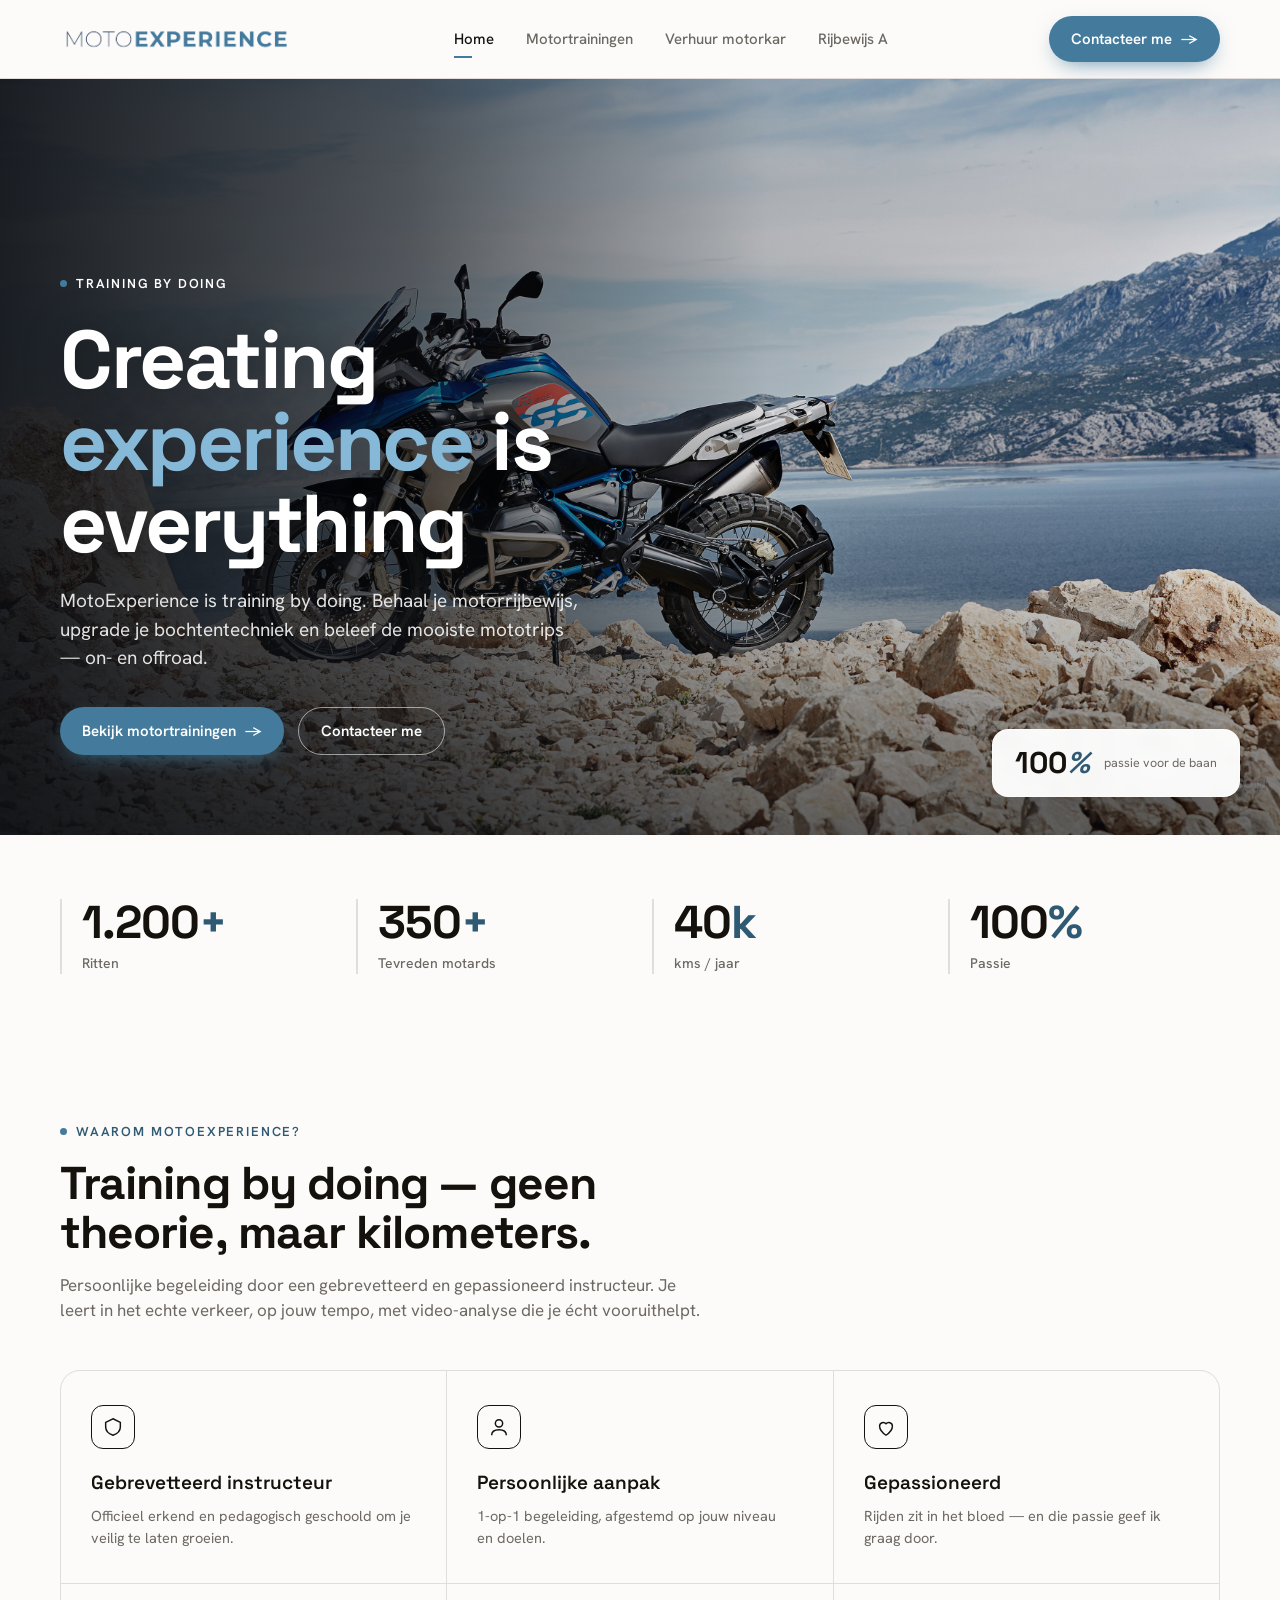
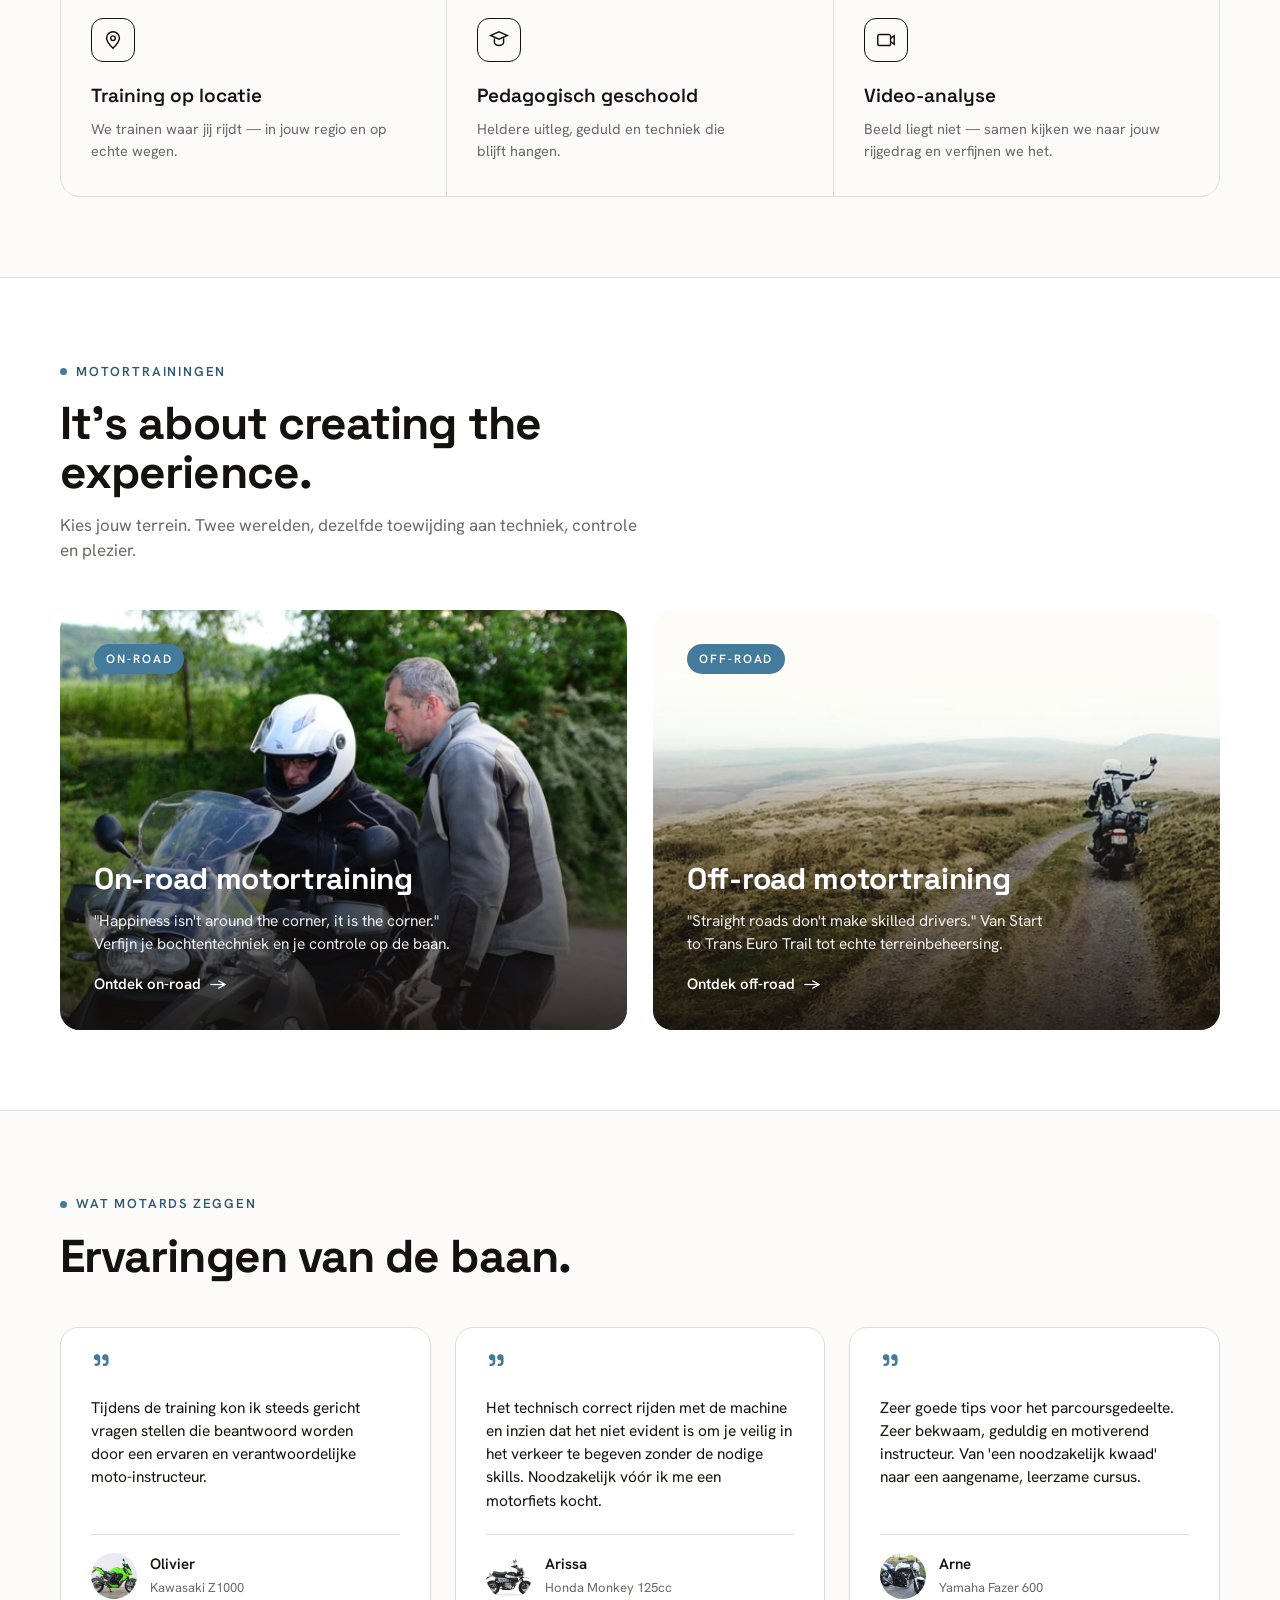
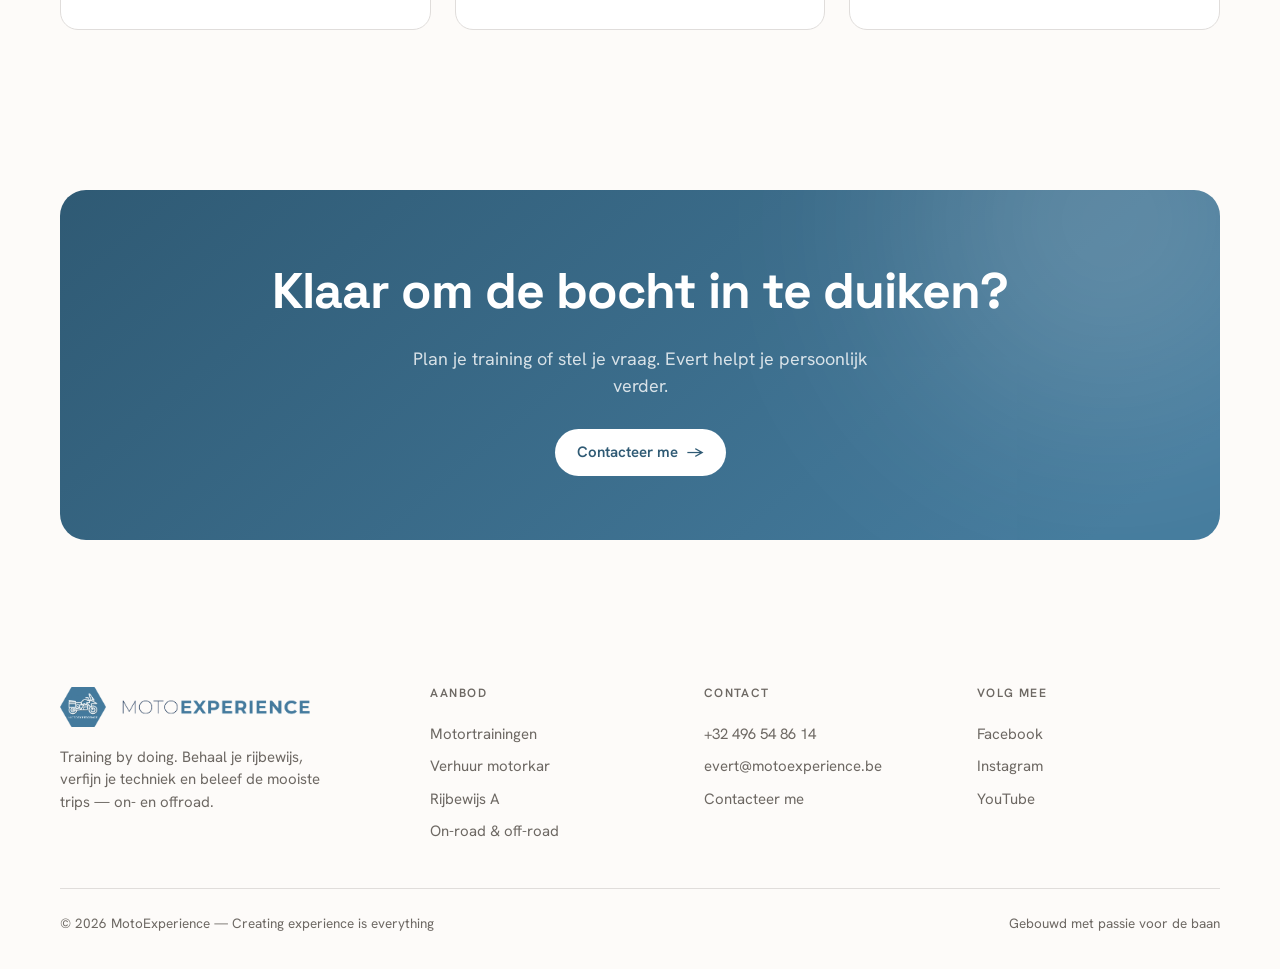
==== index.html @ da6e2cf5 "Initial commit" ====
<!DOCTYPE html>
<html lang="nl">
<head>
<meta charset="UTF-8">
<meta name="viewport" content="width=device-width, initial-scale=1.0">
<title>MotoExperience — Creating experience is everything</title>
<meta name="description" content="MotoExperience biedt motortrainingen on-road en off-road, rijbewijs A opleidingen en motorkar verhuur in België. Training by doing — behaal je rijbewijs, verfijn je techniek en beleef de mooiste trips.">
<meta name="keywords" content="motortraining, rijbewijs A, off-road training, on-road training, motorkar verhuur, motorles België, MotoExperience, Evert Cottyn">
<meta name="author" content="MotoExperience - Evert Cottyn">
<link rel="canonical" href="https://www.motoexperience.be/">
<link rel="icon" type="image/png" href="images/site/logo_schaduw.png">
<link rel="apple-touch-icon" href="images/site/logo_schaduw.png">
<!-- Open Graph / Facebook -->
<meta property="og:type" content="website">
<meta property="og:url" content="https://www.motoexperience.be/">
<meta property="og:title" content="MotoExperience — Creating experience is everything">
<meta property="og:description" content="Motortrainingen on-road en off-road, rijbewijs A opleidingen en motorkar verhuur in België. Training by doing voor iedereen die motor rijden serieus neemt.">
<meta property="og:image" content="https://www.motoexperience.be/images/site/logo_schaduw.png">
<meta property="og:locale" content="nl_BE">
<!-- Twitter -->
<meta property="twitter:card" content="summary_large_image">
<meta property="twitter:url" content="https://www.motoexperience.be/">
<meta property="twitter:title" content="MotoExperience — Creating experience is everything">
<meta property="twitter:description" content="Motortrainingen on-road en off-road, rijbewijs A opleidingen en motorkar verhuur in België. Training by doing voor iedereen die motor rijden serieus neemt.">
<meta property="twitter:image" content="https://www.motoexperience.be/images/site/logo_schaduw.png">
<link rel="preconnect" href="https://fonts.googleapis.com">
<link rel="preconnect" href="https://fonts.gstatic.com" crossorigin>
<link href="https://fonts.googleapis.com/css2?family=Space+Grotesk:wght@400;500;600;700&family=Hanken+Grotesk:wght@400;500;600;700;800&display=swap" rel="stylesheet">
<style>
  :root{
    --accent: #447B9D;
    --accent-deep: #2f5a74;
    --accent-soft: #eaf1f6;
    --ink: oklch(0.18 0.01 60);
    --muted: oklch(0.52 0.01 60);
    --line: oklch(0.9 0.005 60);
    --bg: oklch(0.99 0.004 80);
    --card: #fff;
    --disp: "Space Grotesk", sans-serif;
    --body: "Hanken Grotesk", sans-serif;
  }
  *{margin:0;padding:0;box-sizing:border-box}
  html{scroll-behavior:smooth}
  body{font-family:var(--body);color:var(--ink);background:var(--bg);line-height:1.5;-webkit-font-smoothing:antialiased}
  .wrap{max-width:1240px;margin:0 auto;padding:0 40px}
  a{color:inherit;text-decoration:none}
  img{display:block;max-width:100%}


  /* nav */
  nav{position:sticky;top:0;z-index:50;background:oklch(0.99 0.004 80 / .82);backdrop-filter:blur(14px);border-bottom:1px solid var(--line)}
  nav .wrap{display:flex;align-items:center;justify-content:space-between;height:78px}
  .logo{font-family:var(--disp);font-weight:700;font-size:22px;letter-spacing:-.01em;display:flex;align-items:center;gap:11px}
  .logo .mark{width:34px;height:34px;border-radius:9px;background:var(--accent);display:grid;place-items:center;color:#fff;font-size:17px;font-weight:700;transform:rotate(-8deg)}
  .logo b{font-weight:700}.logo span{color:var(--muted);font-weight:500}
  .navlinks{display:flex;gap:32px;font-weight:500;font-size:15px}
  .navlinks a{white-space:nowrap;position:relative;padding:6px 0;color:var(--muted);transition:color .2s}
  .navlinks a:hover,.navlinks a.active{color:var(--ink)}
  .navlinks a.active::after{content:"";position:absolute;left:0;bottom:-2px;width:18px;height:2px;background:var(--accent)}
  .btn{display:inline-flex;align-items:center;gap:9px;font-weight:600;font-size:15px;padding:12px 22px;border-radius:100px;transition:transform .2s,box-shadow .2s,background .2s;white-space:nowrap;cursor:pointer;border:none}
  .btn-primary{background:var(--accent);color:#fff;box-shadow:0 8px 24px -10px var(--accent)}
  .btn-primary:hover{transform:translateY(-2px);box-shadow:0 14px 30px -10px var(--accent)}
  .btn-ghost{border:1.5px solid var(--line);color:var(--ink);background:none}
  .btn-ghost:hover{border-color:var(--ink)}
  .btn-light{background:var(--accent);color:#fff}
  .btn-light:hover{transform:translateY(-2px)}
  .btn .arr{transition:transform .2s}
  .btn:hover .arr{transform:translateX(4px)}

  /* hero — full-bleed cinematic feature */
  .hero{position:relative;min-height:84vh;display:flex;align-items:flex-end;overflow:hidden;padding:0}
  .hero-bg{position:absolute;inset:0;width:100%;height:100%;object-fit:cover;object-position:62% 50%;z-index:0;transform:scale(1.04);transition:transform 1.4s cubic-bezier(.2,.7,.2,1)}
  .hero:hover .hero-bg{transform:scale(1.08)}
  .hero-scrim{position:absolute;inset:0;z-index:1;background:linear-gradient(90deg,rgba(12,14,18,.9) 0%,rgba(12,14,18,.62) 32%,rgba(12,14,18,.14) 60%,rgba(12,14,18,0) 100%),linear-gradient(0deg,rgba(12,14,18,.6) 0%,rgba(12,14,18,0) 46%)}
  .hero .wrap{position:relative;z-index:2;width:100%;padding-top:120px;padding-bottom:80px}
  .hero-copy{max-width:660px}
  .kicker{display:inline-flex;align-items:center;gap:9px;font-size:13px;font-weight:600;letter-spacing:.14em;text-transform:uppercase;color:var(--accent-deep);margin-bottom:26px}
  .kicker .dot{width:7px;height:7px;border-radius:50%;background:var(--accent)}
  .hero .kicker{color:#fff}
  .hero h1{font-family:var(--disp);font-weight:700;font-size:clamp(48px,6.4vw,88px);line-height:1.0;letter-spacing:-.03em;margin-bottom:22px;color:#fff;text-shadow:0 2px 40px rgba(0,0,0,.4)}
  .hero h1 em{font-style:normal;color:#86b9d8}
  .hero p.lead{font-size:19px;color:rgba(255,255,255,.87);max-width:520px;margin-bottom:34px;text-wrap:pretty}
  .hero-cta{display:flex;gap:14px;flex-wrap:wrap}
  .hero .btn-ghost{border-color:rgba(255,255,255,.55);color:#fff;background:none}
  .hero .btn-ghost:hover{border-color:#fff;background:rgba(255,255,255,.1)}
  /* visible, on-brand empty states for the drop zones */
  .hero-badge{position:absolute;right:40px;bottom:38px;z-index:2;background:rgba(255,255,255,.96);backdrop-filter:blur(6px);-webkit-backdrop-filter:blur(6px);border:1px solid rgba(255,255,255,.5);border-radius:16px;padding:18px 22px;box-shadow:0 26px 54px -22px rgba(0,0,0,.55);display:flex;align-items:center;gap:14px}
  .hero-badge .big{font-family:var(--disp);font-weight:700;font-size:30px;line-height:1}
  .hero-badge .sub{font-size:12.5px;color:var(--muted);max-width:120px;line-height:1.25}

  /* marquee slogans */
  .slogan-strip{border-top:1px solid var(--line);border-bottom:1px solid var(--line);background:var(--ink);color:#fff;overflow:hidden;padding:18px 0}
  .marquee{display:flex;gap:48px;white-space:nowrap;animation:scroll 26s linear infinite;font-family:var(--disp);font-weight:600;font-size:18px;letter-spacing:.01em}
  .marquee span{display:inline-flex;align-items:center;gap:48px;opacity:.92}
  .marquee i{color:var(--accent);font-style:normal}
  @keyframes scroll{to{transform:translateX(-50%)}}

  /* stats */
  .stats{padding:64px 0}
  .stats .wrap{display:grid;grid-template-columns:repeat(4,1fr);gap:24px}
  .stat{border-left:2px solid var(--line);padding-left:20px}
  .stat .num{font-family:var(--disp);font-weight:700;font-size:46px;line-height:1;letter-spacing:-.02em}
  .stat .num i{color:var(--accent-deep);font-style:normal}
  .stat .lab{margin-top:8px;font-size:14px;color:var(--muted);font-weight:500}

  /* section heading */
  .sec{padding:80px 0}
  .sec-head{max-width:640px;margin-bottom:46px}
  .sec-head .kicker{margin-bottom:18px}
  .sec-head h2{font-family:var(--disp);font-weight:700;font-size:clamp(30px,3.6vw,46px);letter-spacing:-.02em;line-height:1.06;margin-bottom:16px}
  .sec-head p{font-size:17px;color:var(--muted);text-wrap:pretty}

  /* trainings */
  .trainings{background:#fff;border-top:1px solid var(--line);border-bottom:1px solid var(--line)}
  .train-grid{display:grid;grid-template-columns:1fr 1fr;gap:26px}
  .train-card{position:relative;border-radius:20px;overflow:hidden;min-height:420px;display:flex;flex-direction:column;justify-content:flex-end;padding:34px;color:#fff;isolation:isolate}
  .train-card img{position:absolute;inset:0;z-index:-2;width:100%;height:100%;border-radius:0;object-fit:cover;display:block}
  .train-card::after{content:"";position:absolute;inset:0;z-index:-1;background:linear-gradient(180deg,transparent 30%,rgba(20,16,12,.85))}
  .train-card .tag{font-size:12px;font-weight:600;letter-spacing:.16em;text-transform:uppercase;background:var(--accent);color:#fff;padding:6px 12px;border-radius:100px;align-self:flex-start;margin-bottom:auto}
  .train-card h3{font-family:var(--disp);font-weight:700;font-size:30px;letter-spacing:-.01em;margin-bottom:8px}
  .train-card p{font-size:15.5px;opacity:.92;max-width:360px;margin-bottom:18px;text-wrap:pretty}
  .train-card .more{display:inline-flex;align-items:center;gap:9px;font-weight:600;font-size:15px}
  .train-card .more .arr{transition:transform .2s}
  .train-card:hover .more .arr{transform:translateX(5px)}

  /* why / usps */
  .usp-grid{display:grid;grid-template-columns:repeat(3,1fr);gap:1px;background:var(--line);border:1px solid var(--line);border-radius:20px;overflow:hidden}
  .usp{background:var(--bg);padding:34px 30px;transition:background .25s}
  .usp:hover{background:var(--accent-soft)}
  .usp .ico{width:44px;height:44px;border-radius:12px;border:1.5px solid var(--ink);display:grid;place-items:center;margin-bottom:20px}
  .usp .ico svg{width:22px;height:22px}
  .usp h4{font-family:var(--disp);font-weight:600;font-size:19px;margin-bottom:8px}
  .usp p{font-size:14.5px;color:var(--muted);text-wrap:pretty}

  /* testimonials */
  .tst-grid{display:grid;grid-template-columns:repeat(3,1fr);gap:24px}
  .tst{background:#fff;border:1px solid var(--line);border-radius:18px;padding:30px;display:flex;flex-direction:column}
  .tst .quote{font-size:48px;font-family:var(--disp);color:var(--accent);line-height:.6;height:24px}
  .tst p{font-size:15.5px;color:var(--ink);margin:14px 0 22px;text-wrap:pretty;flex:1}
  .tst .who{display:flex;align-items:center;gap:13px;border-top:1px solid var(--line);padding-top:18px}
  .tst .who img{width:46px;height:46px;border-radius:50%;flex:none;object-fit:cover;display:block}
  .tst .who b{display:block;font-weight:600;font-size:15px}
  .tst .who span{font-size:13px;color:var(--muted)}

  /* CTA */
  .cta{background:linear-gradient(140deg,var(--accent-deep) 0%,var(--accent) 92%);color:#fff;border-radius:26px;padding:64px;text-align:center;position:relative;overflow:hidden}
  .cta::before{content:"";position:absolute;width:380px;height:380px;border-radius:50%;background:rgba(255,255,255,.4);filter:blur(120px);opacity:.55;top:-160px;right:-80px}
  .cta h2{font-family:var(--disp);font-weight:700;font-size:clamp(30px,4vw,50px);letter-spacing:-.02em;margin-bottom:16px;position:relative}
  .cta p{font-size:18px;opacity:.8;max-width:480px;margin:0 auto 30px;position:relative}
  .cta .btn{position:relative}
  .cta .btn-light{background:#fff;color:var(--accent-deep)}
  .cta .btn-light:hover{background:var(--accent-soft);color:var(--accent-deep)}

  /* footer */
  footer{padding:64px 0 36px}
  .foot-top{display:grid;grid-template-columns:1.4fr 1fr 1fr 1fr;gap:30px;padding-bottom:40px;border-bottom:1px solid var(--line)}
  .foot-top .logo{margin-bottom:16px}
  .foot-col h5{font-size:12px;letter-spacing:.12em;text-transform:uppercase;color:var(--muted);margin-bottom:16px;font-weight:600}
  .foot-col a{display:block;color:var(--muted);font-size:15px;padding:5px 0;transition:color .2s}
  .foot-col a:hover{color:var(--accent-deep)}
  .foot-bot{display:flex;justify-content:space-between;align-items:center;padding-top:24px;font-size:13.5px;color:var(--muted);flex-wrap:wrap;gap:12px}
  .foot-intro{font-size:15px;color:var(--muted);max-width:280px;text-wrap:pretty}
  @media(max-width:900px){
    .hero .wrap,.train-grid,.usp-grid,.tst-grid,.foot-top{grid-template-columns:1fr}
    .stats .wrap{grid-template-columns:1fr 1fr}
    .navlinks{display:none}
    /* hero — mobiele behandeling: foto gecentreerd, leesbare gradient van onderaf */
    .hero{min-height:80vh}
    .hero-bg{object-position:50% 50%}
    .hero-scrim{background:linear-gradient(0deg,rgba(12,14,18,.92) 0%,rgba(12,14,18,.56) 34%,rgba(12,14,18,.16) 60%,rgba(12,14,18,0) 100%)}
    .hero .wrap{padding-top:96px;padding-bottom:52px}
    .hero h1{font-size:clamp(38px,8.4vw,56px);margin-bottom:18px}
    .hero p.lead{font-size:17px;margin-bottom:28px;max-width:460px}
    .hero-badge{display:none}
  }
  @media(max-width:560px){
    .hero{min-height:76vh}
    .hero .wrap{padding-bottom:44px}
    .hero h1{font-size:clamp(33px,9vw,46px)}
    .hero p.lead{font-size:16.5px}
    .hero-cta{gap:10px;width:100%}
    .hero-cta .btn{flex:1 1 100%;justify-content:center}
  }
</style>
<style>
  nav .logo img{height:40px;width:auto;display:block}
  footer .logo img{height:34px;width:auto;display:block}
  footer .logo::before{content:"";width:46px;height:46px;flex:none;background:url("images/site/logo_schaduw.png") center/contain no-repeat}
</style>
</head>
<body>
  <nav>
    <div class="wrap">
      <a href="#" class="logo"><img src="images/site/logov3.png" alt="MotoExperience"></a>
      <div class="navlinks">
        <a href="#" class="active">Home</a>
        <a href="#trainingen">Motortrainingen</a>
        <a href="verhuur-motorkar.html">Verhuur motorkar</a>
        <a href="rijbewijs-a.html">Rijbewijs A</a>
      </div>
      <a href="contact.html" class="btn btn-primary">Contacteer me <span class="arr">→</span></a>
    </div>
  </nav>

  <header class="hero">
    <img class="hero-bg" src="images/site/BMW-R-1200-GS-Rallye-2016-3840x2160-043.jpg" alt="BMW R 1200 GS Rallye in de bocht">
    <div class="hero-scrim"></div>
    <div class="wrap">
      <div class="hero-copy">
        <span class="kicker"><span class="dot"></span>Training by doing</span>
        <h1>Creating <em>experience</em> is everything</h1>
        <p class="lead">MotoExperience is training by doing. Behaal je motorrijbewijs, upgrade je bochtentechniek en beleef de mooiste mototrips — on- en offroad.</p>
        <div class="hero-cta">
          <a href="#trainingen" class="btn btn-primary">Bekijk motortrainingen <span class="arr">→</span></a>
          <a href="contact.html" class="btn btn-ghost">Contacteer me</a>
        </div>
      </div>
    </div>
    <div class="hero-badge">
      <span class="big">100<i style="color:var(--accent-deep)">%</i></span>
      <span class="sub">passie voor de baan</span>
    </div>
  </header>

  <section class="stats">
    <div class="wrap">
      <div class="stat"><div class="num" data-count="1200">0<i>+</i></div><div class="lab">Ritten</div></div>
      <div class="stat"><div class="num" data-count="350">0<i>+</i></div><div class="lab">Tevreden motards</div></div>
      <div class="stat"><div class="num" data-count="40">0<i>k</i></div><div class="lab">kms / jaar</div></div>
      <div class="stat"><div class="num" data-count="100">0<i>%</i></div><div class="lab">Passie</div></div>
    </div>
  </section>

  <section class="sec" id="waarom">
    <div class="wrap">
      <div class="sec-head">
        <span class="kicker"><span class="dot"></span>Waarom MotoExperience?</span>
        <h2>Training by doing — geen theorie, maar kilometers.</h2>
        <p>Persoonlijke begeleiding door een gebrevetteerd en gepassioneerd instructeur. Je leert in het echte verkeer, op jouw tempo, met video-analyse die je écht vooruithelpt.</p>
      </div>
      <div class="usp-grid">
        <div class="usp"><div class="ico"><svg viewBox="0 0 24 24" fill="none" stroke="currentColor" stroke-width="1.6"><path d="M12 3l8 4v5c0 5-3.5 7.5-8 9-4.5-1.5-8-4-8-9V7z"/></svg></div><h4>Gebrevetteerd instructeur</h4><p>Officieel erkend en pedagogisch geschoold om je veilig te laten groeien.</p></div>
        <div class="usp"><div class="ico"><svg viewBox="0 0 24 24" fill="none" stroke="currentColor" stroke-width="1.6"><circle cx="12" cy="8" r="4"/><path d="M4 21c0-4 3.6-6 8-6s8 2 8 6"/></svg></div><h4>Persoonlijke aanpak</h4><p>1-op-1 begeleiding, afgestemd op jouw niveau en doelen.</p></div>
        <div class="usp"><div class="ico"><svg viewBox="0 0 24 24" fill="none" stroke="currentColor" stroke-width="1.6"><path d="M12 21s-7-4.5-7-10a4 4 0 017-2.6A4 4 0 0119 11c0 5.5-7 10-7 10z"/></svg></div><h4>Gepassioneerd</h4><p>Rijden zit in het bloed — en die passie geef ik graag door.</p></div>
        <div class="usp"><div class="ico"><svg viewBox="0 0 24 24" fill="none" stroke="currentColor" stroke-width="1.6"><path d="M12 21c4-4 7-7.5 7-11a7 7 0 10-14 0c0 3.5 3 7 7 11z"/><circle cx="12" cy="10" r="2.5"/></svg></div><h4>Training op locatie</h4><p>We trainen waar jij rijdt — in jouw regio en op echte wegen.</p></div>
        <div class="usp"><div class="ico"><svg viewBox="0 0 24 24" fill="none" stroke="currentColor" stroke-width="1.6"><path d="M3 7l9-4 9 4-9 4-9-4z"/><path d="M7 10v5c0 1.5 2.5 3 5 3s5-1.5 5-3v-5"/></svg></div><h4>Pedagogisch geschoold</h4><p>Heldere uitleg, geduld en techniek die blijft hangen.</p></div>
        <div class="usp"><div class="ico"><svg viewBox="0 0 24 24" fill="none" stroke="currentColor" stroke-width="1.6"><rect x="3" y="6" width="14" height="12" rx="2"/><path d="M17 10l4-2.5v9L17 14"/></svg></div><h4>Video-analyse</h4><p>Beeld liegt niet — samen kijken we naar jouw rijgedrag en verfijnen we het.</p></div>
      </div>
    </div>
  </section>

  <section class="sec trainings" id="trainingen">
    <div class="wrap">
      <div class="sec-head">
        <span class="kicker"><span class="dot"></span>Motortrainingen</span>
        <h2>It's about creating the experience.</h2>
        <p>Kies jouw terrein. Twee werelden, dezelfde toewijding aan techniek, controle en plezier.</p>
      </div>
      <div class="train-grid">
        <a href="on-road.html" class="train-card">
          <img src="images/site/persoonlijkeTrainingw3.jpg" alt="">
          <span class="tag">On-road</span>
          <h3>On-road motortraining</h3>
          <p>"Happiness isn't around the corner, it is the corner." Verfijn je bochtentechniek en je controle op de baan.</p>
          <span class="more">Ontdek on-road <span class="arr">→</span></span>
        </a>
        <a href="off-road.html" class="train-card">
          <img src="images/site/starttotet-1.jpg" alt="">
          <span class="tag">Off-road</span>
          <h3>Off-road motortraining</h3>
          <p>"Straight roads don't make skilled drivers." Van Start to Trans Euro Trail tot echte terreinbeheersing.</p>
          <span class="more">Ontdek off-road <span class="arr">→</span></span>
        </a>
      </div>
    </div>
  </section>

  <section class="sec" id="reviews">
    <div class="wrap">
      <div class="sec-head">
        <span class="kicker"><span class="dot"></span>Wat motards zeggen</span>
        <h2>Ervaringen van de baan.</h2>
      </div>
      <div class="tst-grid">
        <div class="tst">
          <div class="quote">"</div>
          <p>Tijdens de training kon ik steeds gericht vragen stellen die beantwoord worden door een ervaren en verantwoordelijke moto-instructeur.</p>
          <div class="who"><img src="images/testimonials/Kawasaki-Z1000-thegem-person-160.jpg" alt=""><div><b>Olivier</b><span>Kawasaki Z1000</span></div></div>
        </div>
        <div class="tst">
          <div class="quote">"</div>
          <p>Het technisch correct rijden met de machine en inzien dat het niet evident is om je veilig in het verkeer te begeven zonder de nodige skills. Noodzakelijk vóór ik me een motorfiets kocht.</p>
          <div class="who"><img src="images/testimonials/honda-thegem-person-160.png" alt=""><div><b>Arissa</b><span>Honda Monkey 125cc</span></div></div>
        </div>
        <div class="tst">
          <div class="quote">"</div>
          <p>Zeer goede tips voor het parcoursgedeelte. Zeer bekwaam, geduldig en motiverend instructeur. Van 'een noodzakelijk kwaad' naar een aangename, leerzame cursus.</p>
          <div class="who"><img src="images/testimonials/Yamaha-Fazer-600-thegem-person-160.jpg" alt=""><div><b>Arne</b><span>Yamaha Fazer 600</span></div></div>
        </div>
      </div>
    </div>
  </section>

  <section class="sec" id="contact">
    <div class="wrap">
      <div class="cta">
        <h2>Klaar om de bocht in te duiken?</h2>
        <p>Plan je training of stel je vraag. Evert helpt je persoonlijk verder.</p>
        <a href="contact.html" class="btn btn-light">Contacteer me <span class="arr">→</span></a>
      </div>
    </div>
  </section>

  <footer>
    <div class="wrap">
      <div class="foot-top">
        <div>
          <a href="#" class="logo"><img src="images/site/logov3.png" alt="MotoExperience"></a>
          <p class="foot-intro">Training by doing. Behaal je rijbewijs, verfijn je techniek en beleef de mooiste trips — on- en offroad.</p>
        </div>
        <div class="foot-col"><h5>Aanbod</h5><a href="#trainingen">Motortrainingen</a><a href="verhuur-motorkar.html">Verhuur motorkar</a><a href="rijbewijs-a.html">Rijbewijs A</a><a href="#trainingen">On-road &amp; off-road</a></div>
        <div class="foot-col"><h5>Contact</h5><a href="tel:+32496548614">+32 496 54 86 14</a><a href="mailto:evert@motoexperience.be">evert@motoexperience.be</a><a href="contact.html">Contacteer me</a></div>
        <div class="foot-col"><h5>Volg mee</h5><a href="https://www.facebook.com/MotoExperience.be" target="_blank" rel="noopener">Facebook</a><a href="https://www.instagram.com/evert_cottyn" target="_blank" rel="noopener">Instagram</a><a href="https://www.youtube.com/channel/UCpGGufGZKiUZWA8yBZ8b8MA" target="_blank" rel="noopener">YouTube</a></div>
      </div>
      <div class="foot-bot">
        <span>© 2026 MotoExperience — Creating experience is everything</span>
        <span>Gebouwd met passie voor de baan</span>
      </div>
    </div>
  </footer>

  <script>
    // count-up stats on scroll
    const nums = document.querySelectorAll('.num[data-count]');
    const fmt = n => n>=1000 ? Math.round(n).toLocaleString('nl-BE') : Math.round(n);
    const io = new IntersectionObserver((entries)=>{
      entries.forEach(e=>{
        if(!e.isIntersecting) return;
        const el = e.target, target = +el.dataset.count, suffix = el.querySelector('i').textContent;
        let start = null;
        const dur = 1400;
        const step = (t)=>{
          if(!start) start = t;
          const p = Math.min((t-start)/dur, 1);
          const eased = 1-Math.pow(1-p,3);
          el.innerHTML = fmt(target*eased)+'<i>'+suffix+'</i>';
          if(p<1) requestAnimationFrame(step);
        };
        requestAnimationFrame(step);
        io.unobserve(el);
      });
    },{threshold:.5});
    nums.forEach(n=>io.observe(n));
  </script>
</body>
</html>
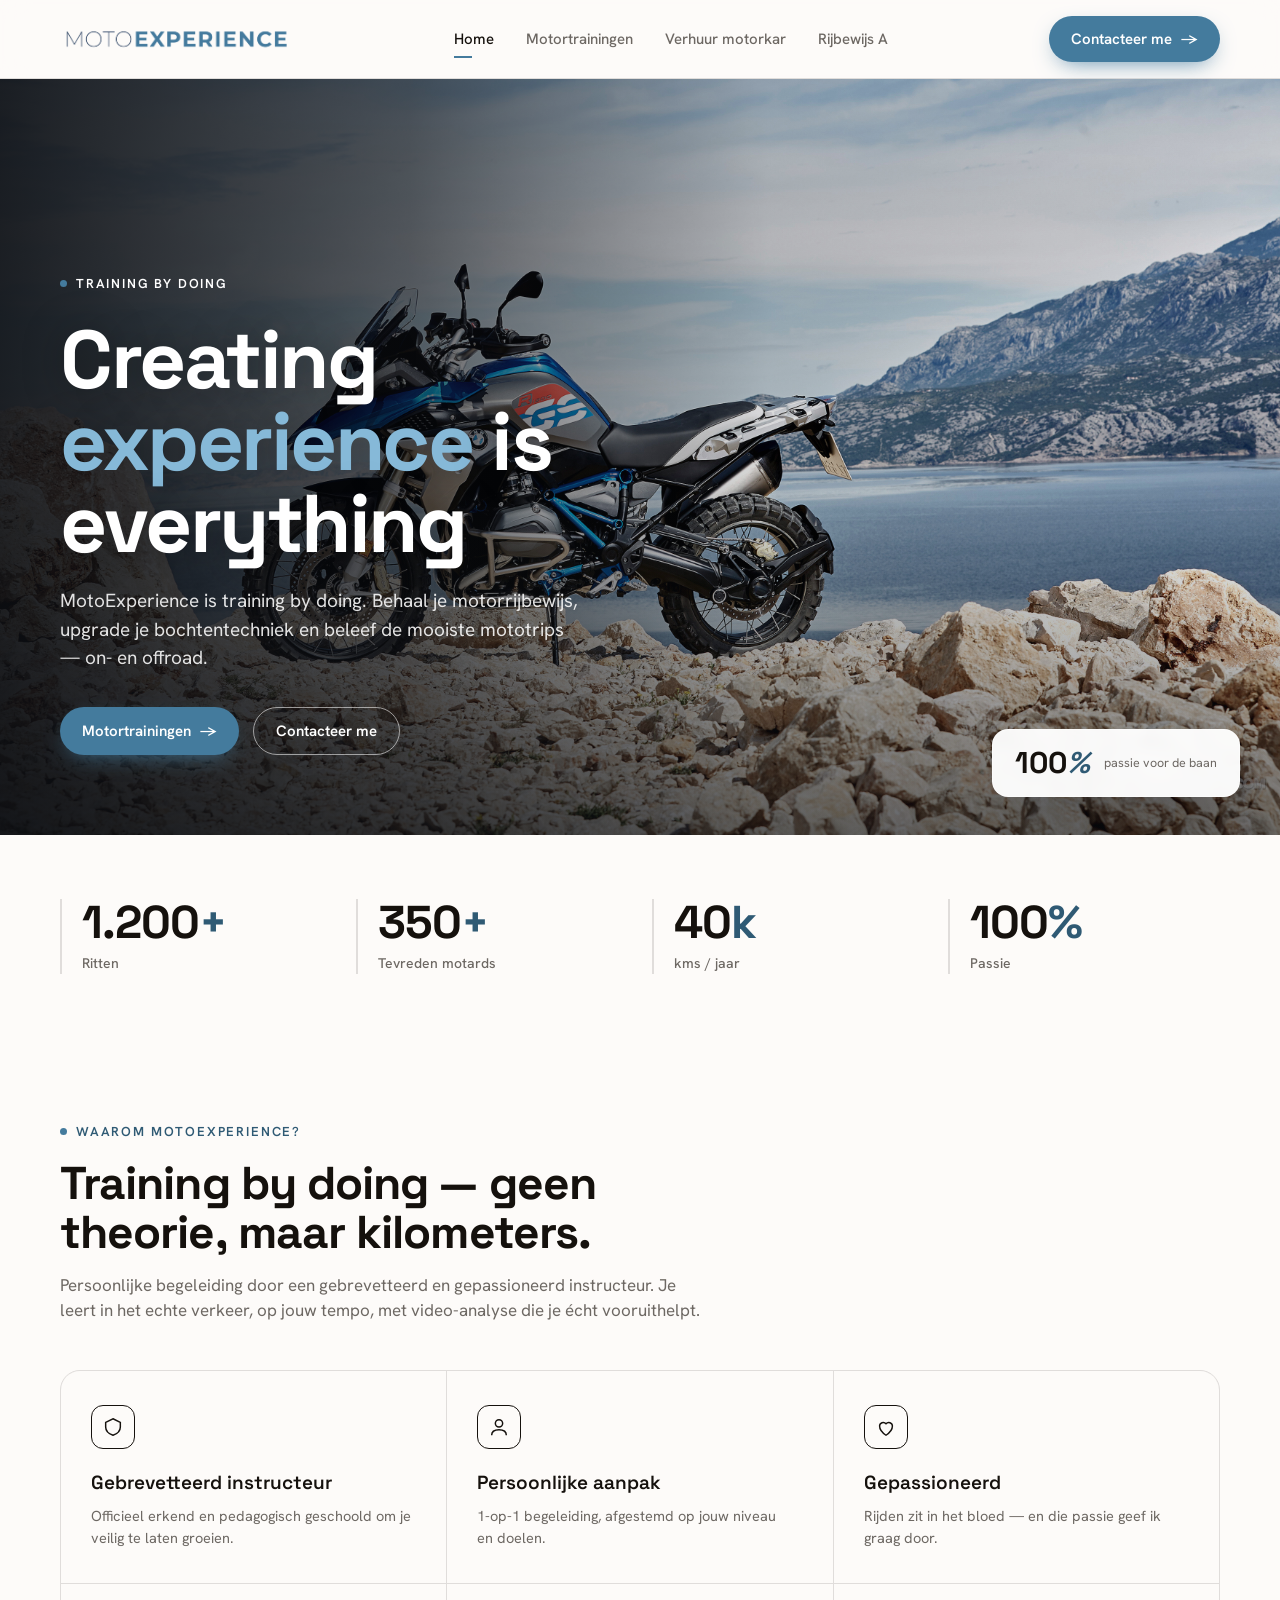
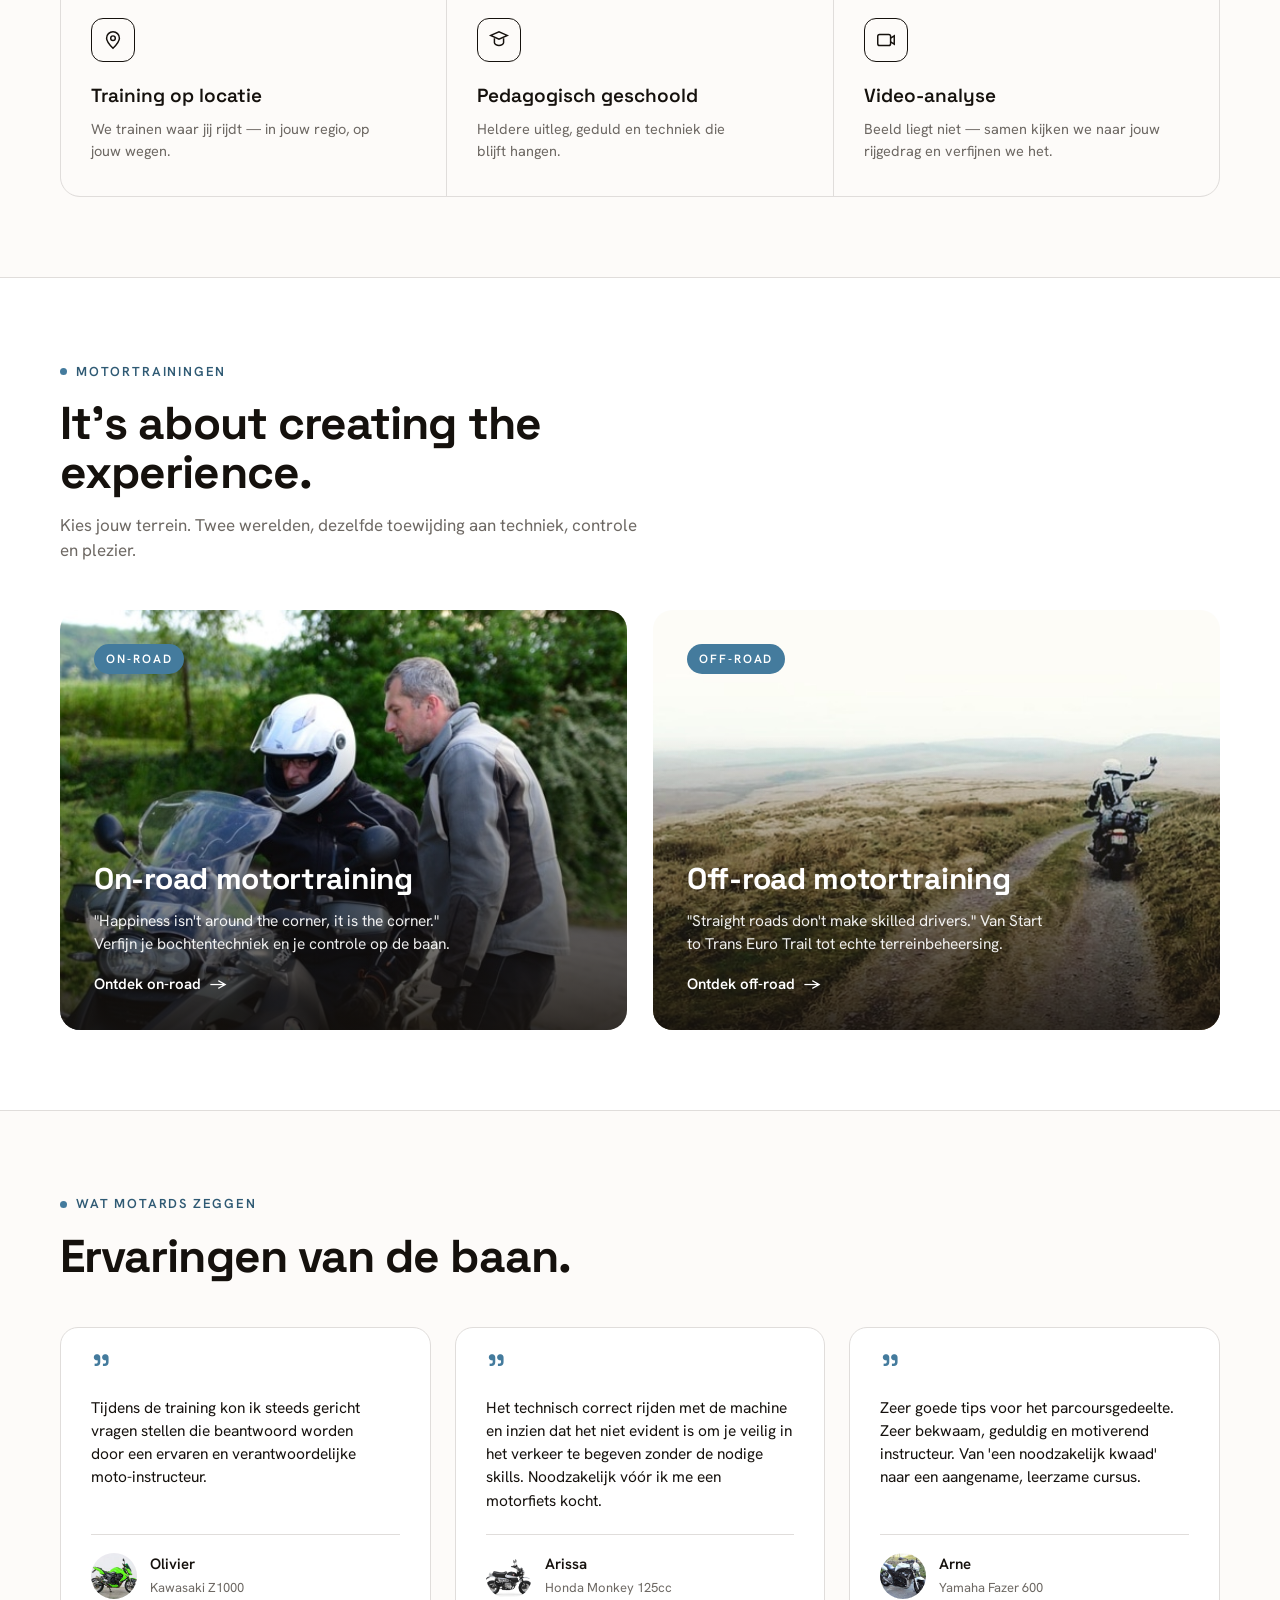
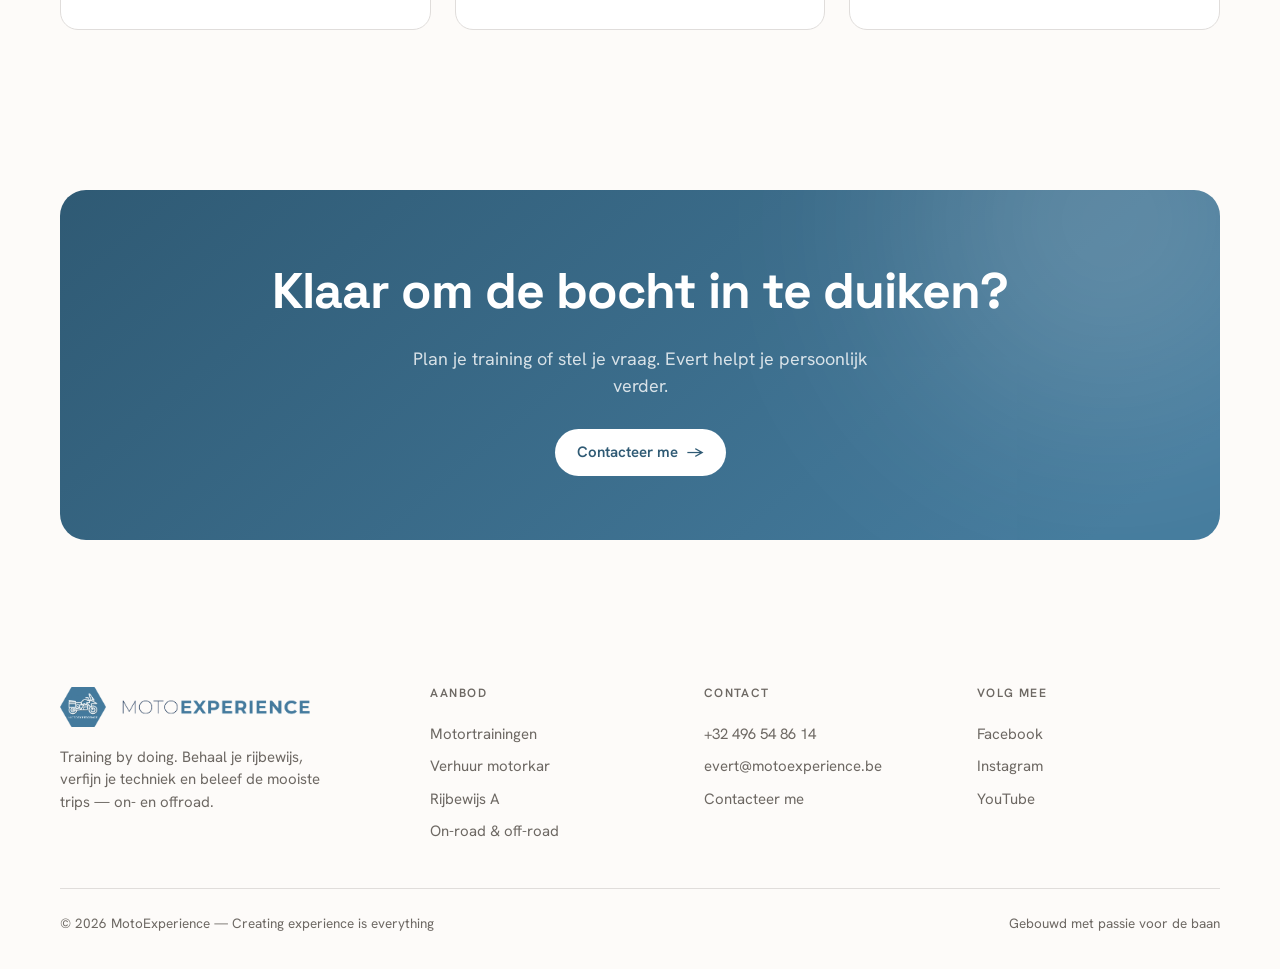
==== commit 0b1909d5: "contactformulier" ====
--- a/index.html
+++ b/index.html
@@ -198,7 +198,7 @@
         <a href="verhuur-motorkar.html">Verhuur motorkar</a>
         <a href="rijbewijs-a.html">Rijbewijs A</a>
       </div>
-      <a href="contact.html" class="btn btn-primary">Contacteer me <span class="arr">→</span></a>
+      <a href="contact.html#formulier" class="btn btn-primary">Contacteer me <span class="arr">→</span></a>
     </div>
   </nav>
 
@@ -211,8 +211,8 @@
         <h1>Creating <em>experience</em> is everything</h1>
         <p class="lead">MotoExperience is training by doing. Behaal je motorrijbewijs, upgrade je bochtentechniek en beleef de mooiste mototrips — on- en offroad.</p>
         <div class="hero-cta">
-          <a href="#trainingen" class="btn btn-primary">Bekijk motortrainingen <span class="arr">→</span></a>
-          <a href="contact.html" class="btn btn-ghost">Contacteer me</a>
+          <a href="#trainingen" class="btn btn-primary">Motortrainingen <span class="arr">→</span></a>
+          <a href="contact.html#formulier" class="btn btn-ghost">Contacteer me</a>
         </div>
       </div>
     </div>
@@ -242,7 +242,7 @@
         <div class="usp"><div class="ico"><svg viewBox="0 0 24 24" fill="none" stroke="currentColor" stroke-width="1.6"><path d="M12 3l8 4v5c0 5-3.5 7.5-8 9-4.5-1.5-8-4-8-9V7z"/></svg></div><h4>Gebrevetteerd instructeur</h4><p>Officieel erkend en pedagogisch geschoold om je veilig te laten groeien.</p></div>
         <div class="usp"><div class="ico"><svg viewBox="0 0 24 24" fill="none" stroke="currentColor" stroke-width="1.6"><circle cx="12" cy="8" r="4"/><path d="M4 21c0-4 3.6-6 8-6s8 2 8 6"/></svg></div><h4>Persoonlijke aanpak</h4><p>1-op-1 begeleiding, afgestemd op jouw niveau en doelen.</p></div>
         <div class="usp"><div class="ico"><svg viewBox="0 0 24 24" fill="none" stroke="currentColor" stroke-width="1.6"><path d="M12 21s-7-4.5-7-10a4 4 0 017-2.6A4 4 0 0119 11c0 5.5-7 10-7 10z"/></svg></div><h4>Gepassioneerd</h4><p>Rijden zit in het bloed — en die passie geef ik graag door.</p></div>
-        <div class="usp"><div class="ico"><svg viewBox="0 0 24 24" fill="none" stroke="currentColor" stroke-width="1.6"><path d="M12 21c4-4 7-7.5 7-11a7 7 0 10-14 0c0 3.5 3 7 7 11z"/><circle cx="12" cy="10" r="2.5"/></svg></div><h4>Training op locatie</h4><p>We trainen waar jij rijdt — in jouw regio en op echte wegen.</p></div>
+        <div class="usp"><div class="ico"><svg viewBox="0 0 24 24" fill="none" stroke="currentColor" stroke-width="1.6"><path d="M12 21c4-4 7-7.5 7-11a7 7 0 10-14 0c0 3.5 3 7 7 11z"/><circle cx="12" cy="10" r="2.5"/></svg></div><h4>Training op locatie</h4><p>We trainen waar jij rijdt — in jouw regio, op jouw wegen.</p></div>
         <div class="usp"><div class="ico"><svg viewBox="0 0 24 24" fill="none" stroke="currentColor" stroke-width="1.6"><path d="M3 7l9-4 9 4-9 4-9-4z"/><path d="M7 10v5c0 1.5 2.5 3 5 3s5-1.5 5-3v-5"/></svg></div><h4>Pedagogisch geschoold</h4><p>Heldere uitleg, geduld en techniek die blijft hangen.</p></div>
         <div class="usp"><div class="ico"><svg viewBox="0 0 24 24" fill="none" stroke="currentColor" stroke-width="1.6"><rect x="3" y="6" width="14" height="12" rx="2"/><path d="M17 10l4-2.5v9L17 14"/></svg></div><h4>Video-analyse</h4><p>Beeld liegt niet — samen kijken we naar jouw rijgedrag en verfijnen we het.</p></div>
       </div>
@@ -306,7 +306,7 @@
       <div class="cta">
         <h2>Klaar om de bocht in te duiken?</h2>
         <p>Plan je training of stel je vraag. Evert helpt je persoonlijk verder.</p>
-        <a href="contact.html" class="btn btn-light">Contacteer me <span class="arr">→</span></a>
+        <a href="contact.html#formulier" class="btn btn-light">Contacteer me <span class="arr">→</span></a>
       </div>
     </div>
   </section>
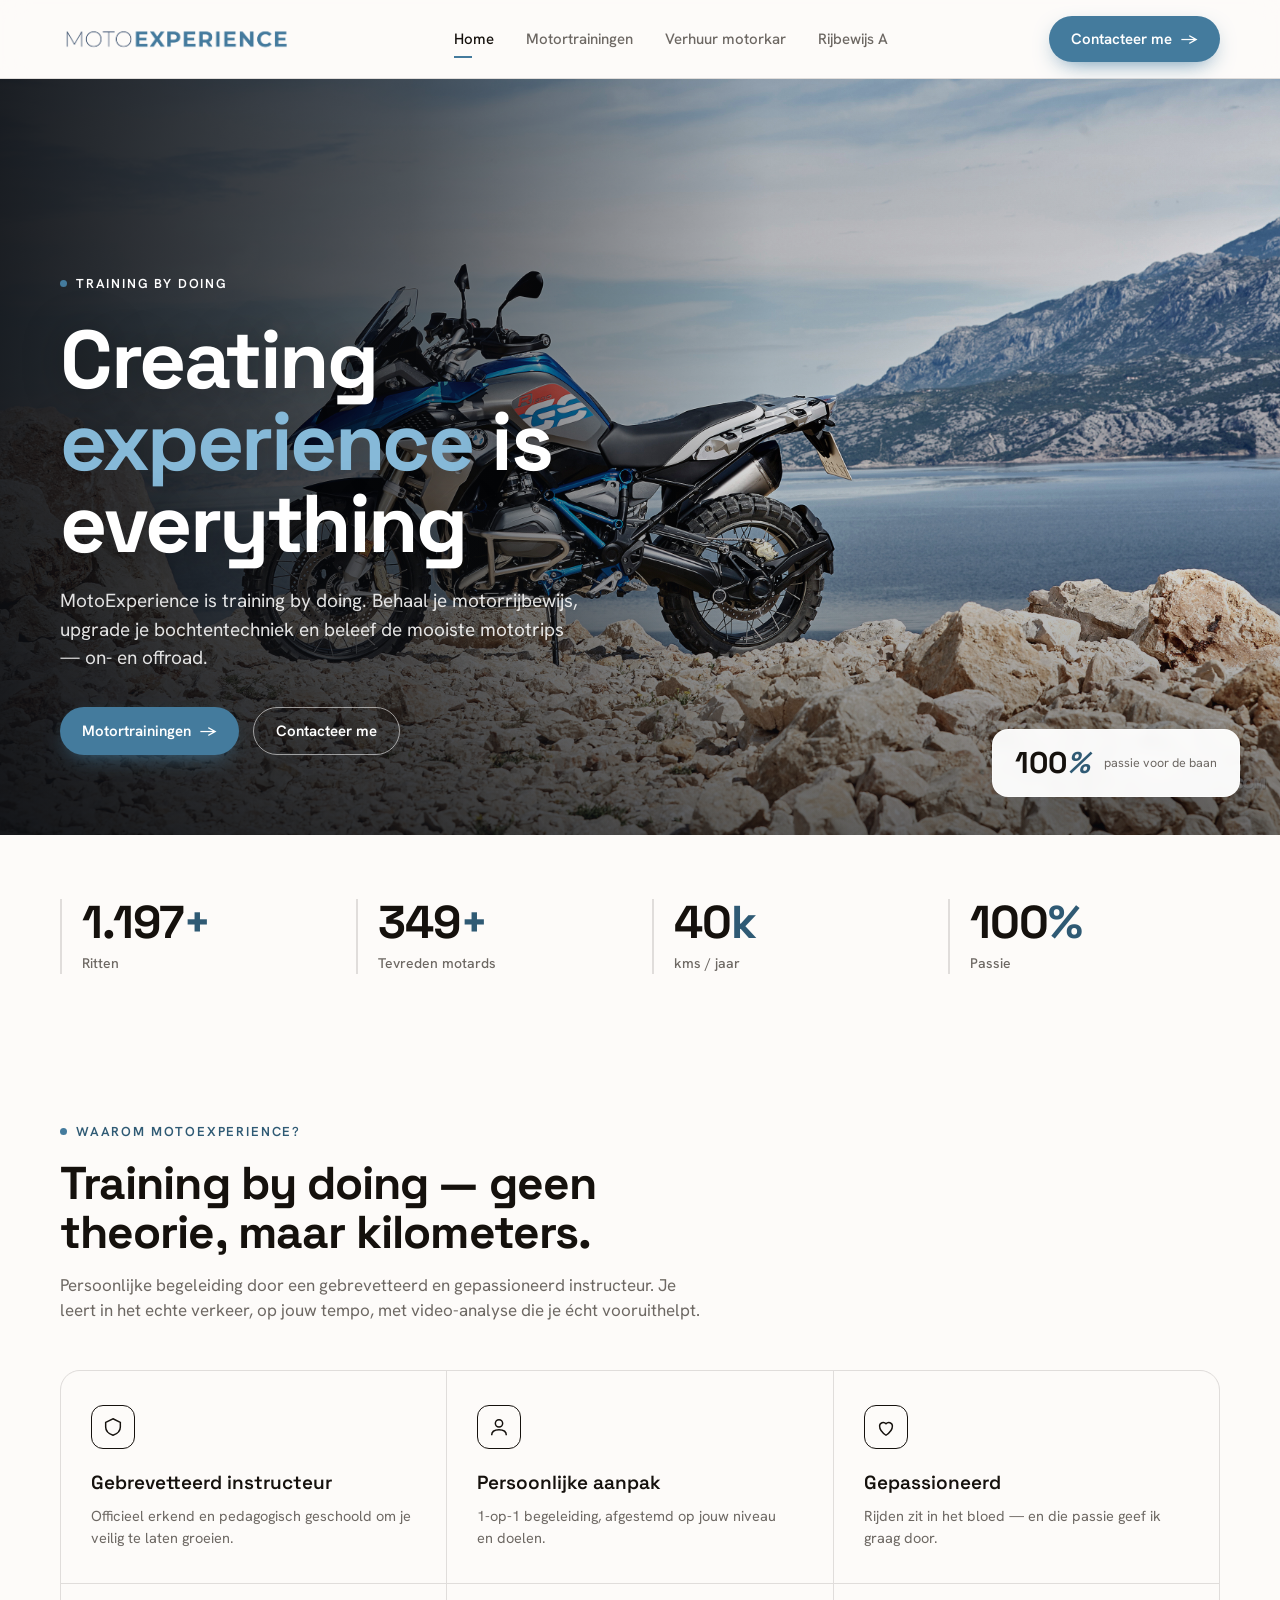
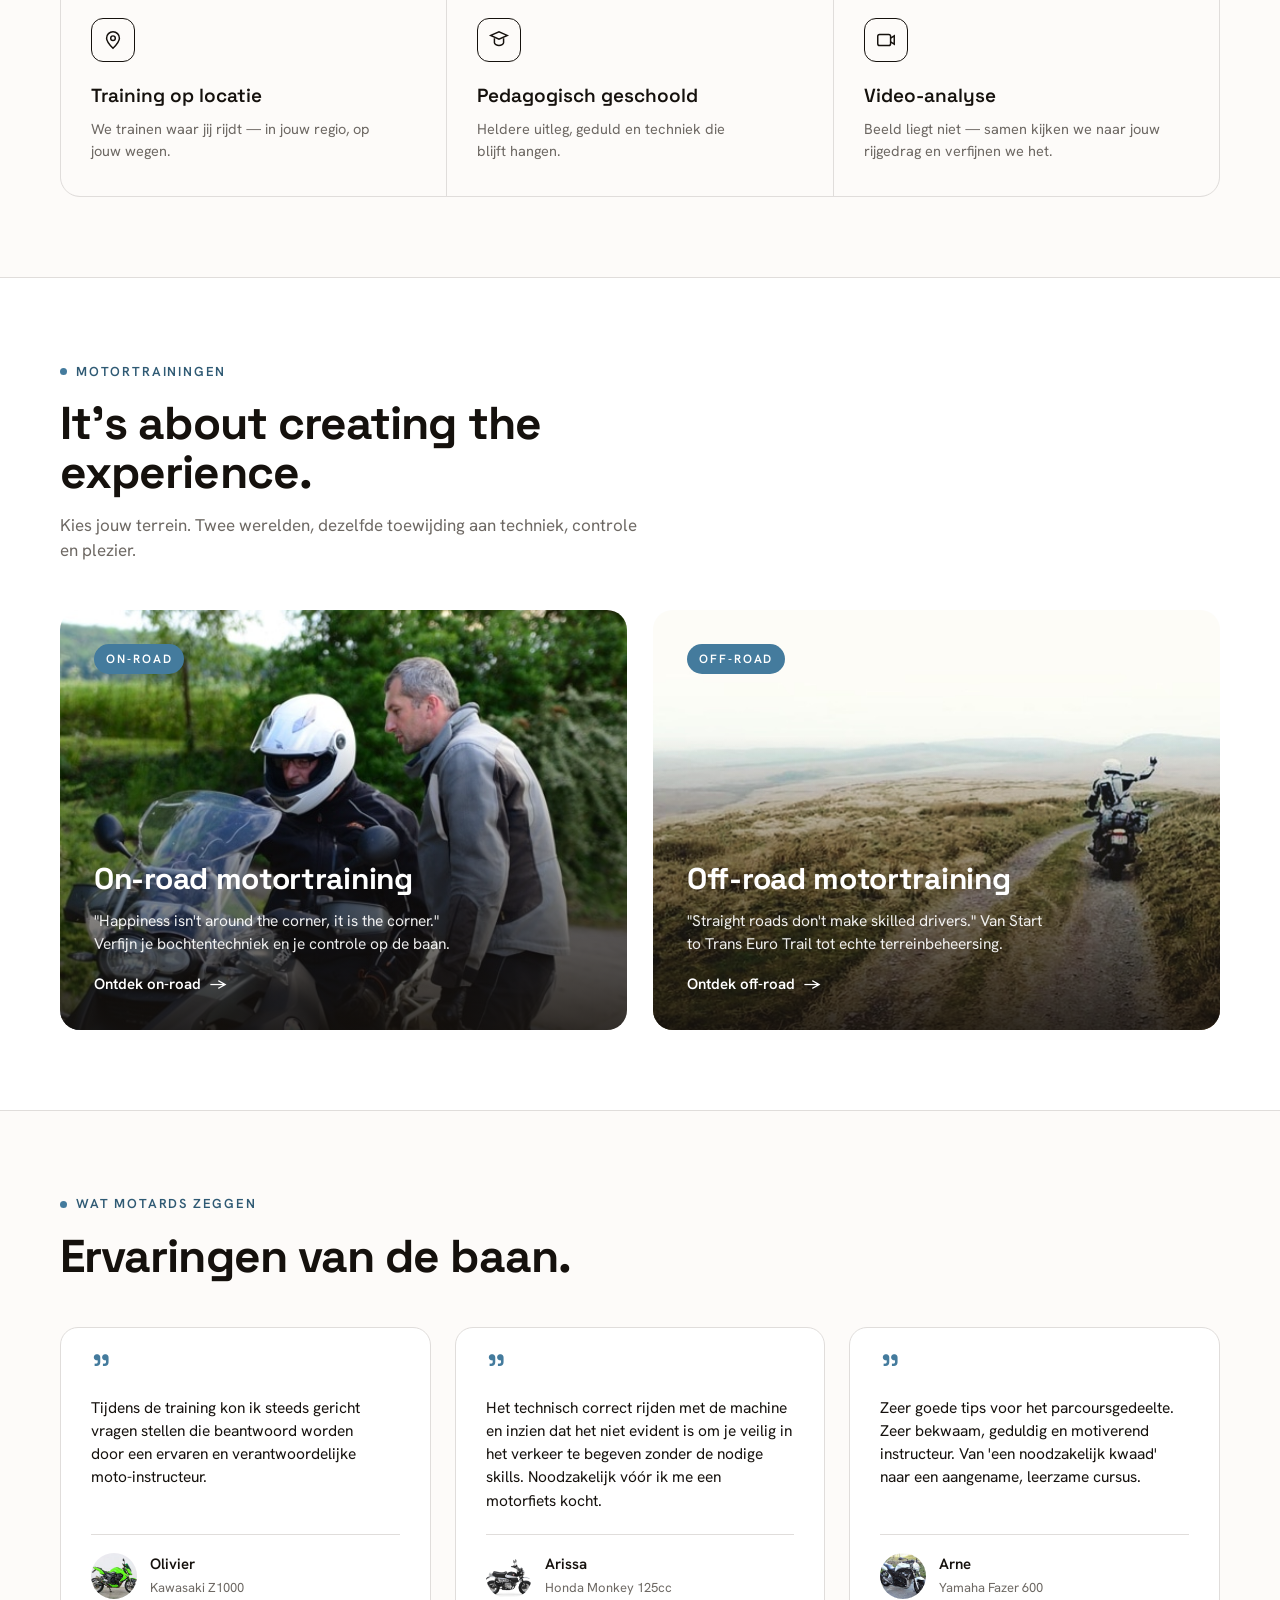
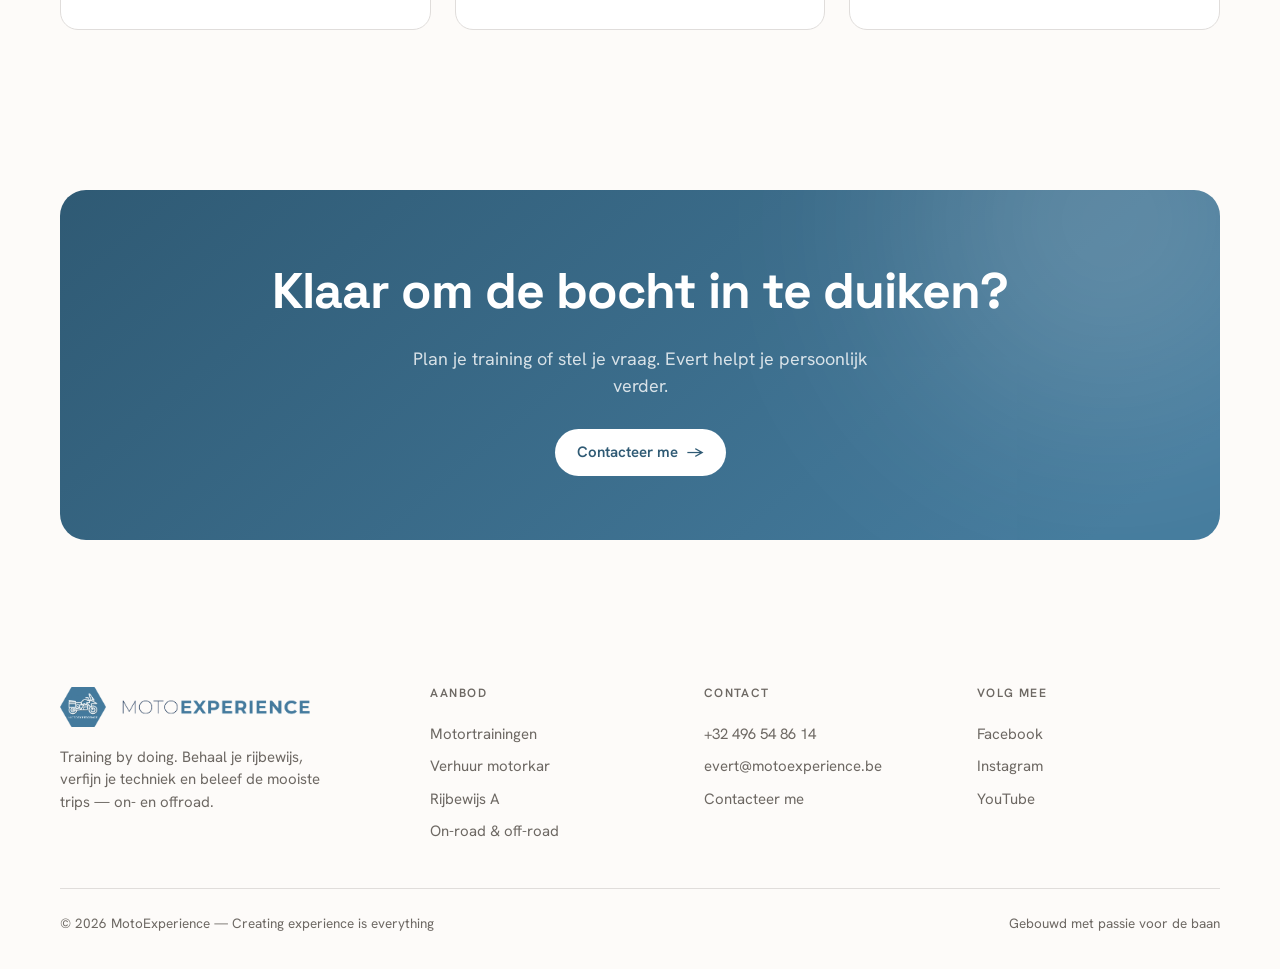
==== commit 8b8b6c71: "Add Content Security Policy to upgrade insecure requests to HTTPS" ====
--- a/index.html
+++ b/index.html
@@ -3,6 +3,7 @@
 <head>
 <meta charset="UTF-8">
 <meta name="viewport" content="width=device-width, initial-scale=1.0">
+<meta http-equiv="Content-Security-Policy" content="upgrade-insecure-requests">
 <title>MotoExperience — Creating experience is everything</title>
 <meta name="description" content="MotoExperience biedt motortrainingen on-road en off-road, rijbewijs A opleidingen en motorkar verhuur in België. Training by doing — behaal je rijbewijs, verfijn je techniek en beleef de mooiste trips.">
 <meta name="keywords" content="motortraining, rijbewijs A, off-road training, on-road training, motorkar verhuur, motorles België, MotoExperience, Evert Cottyn">
